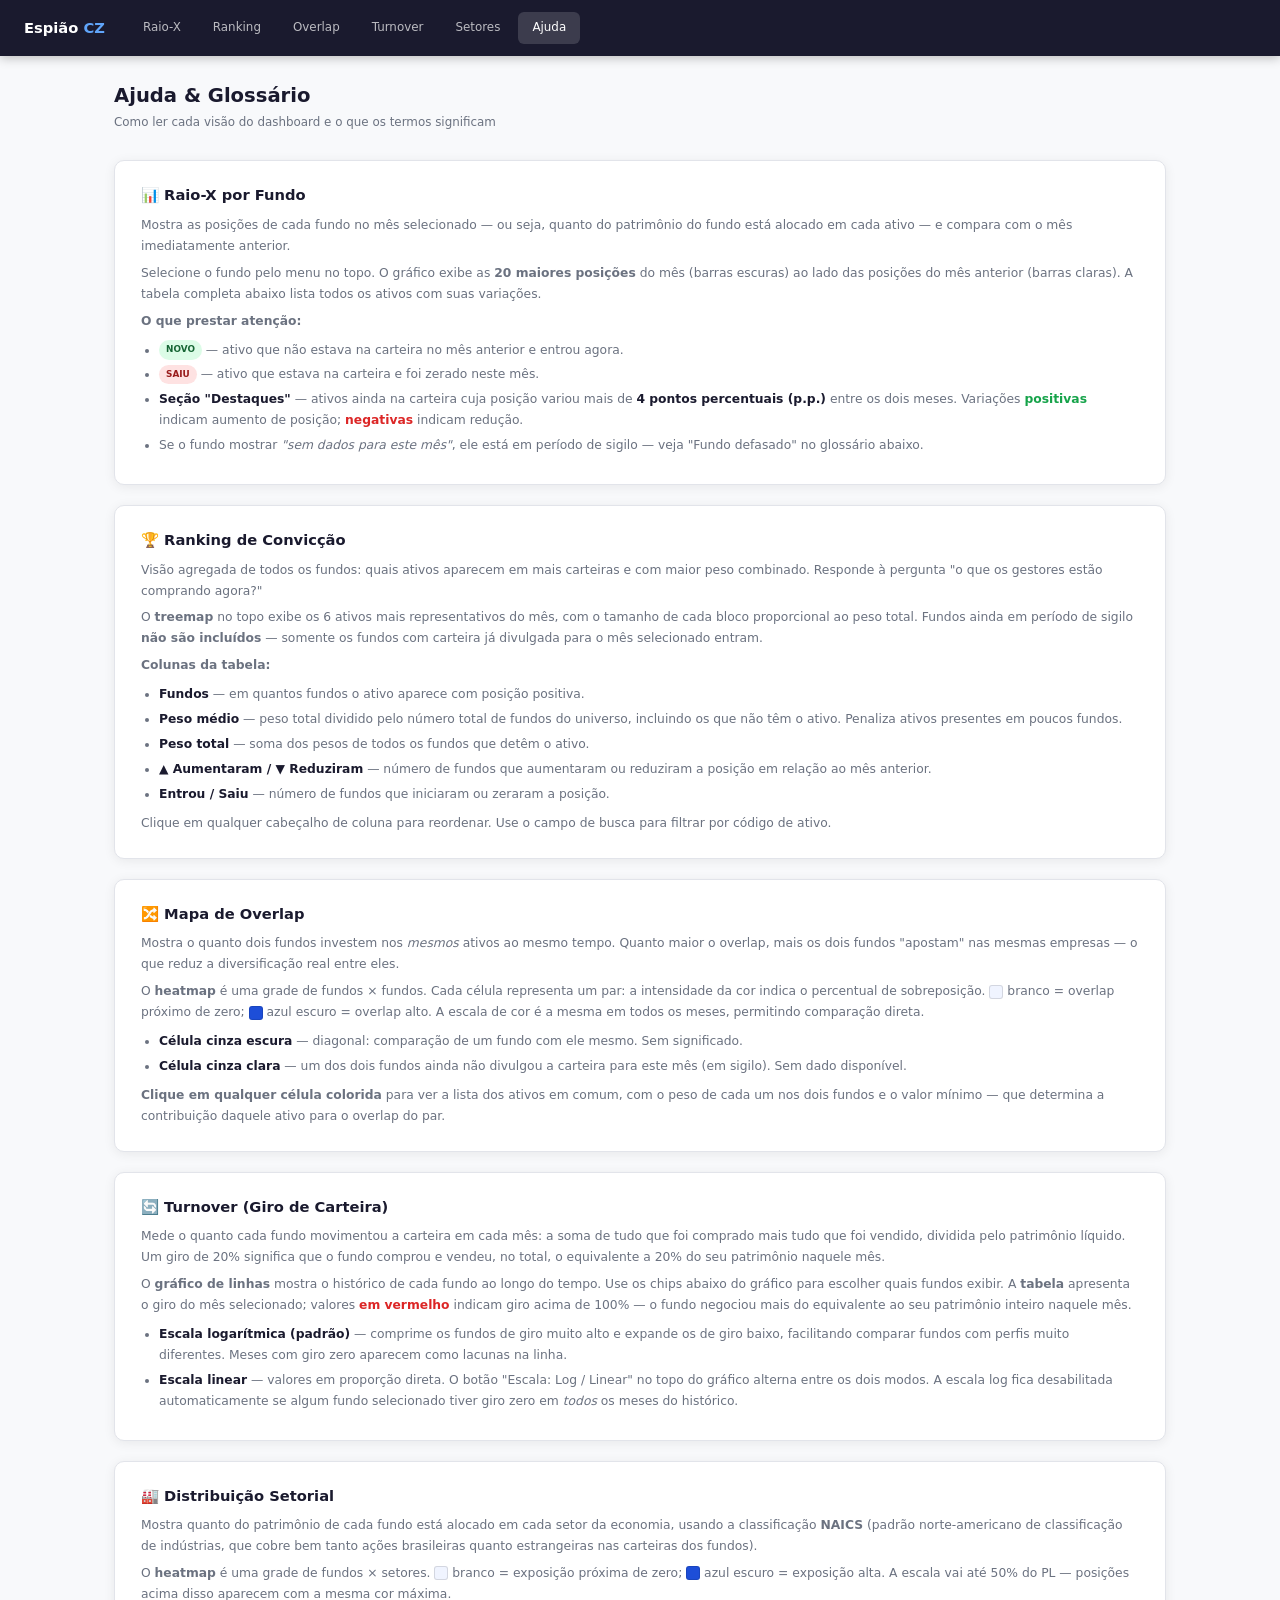
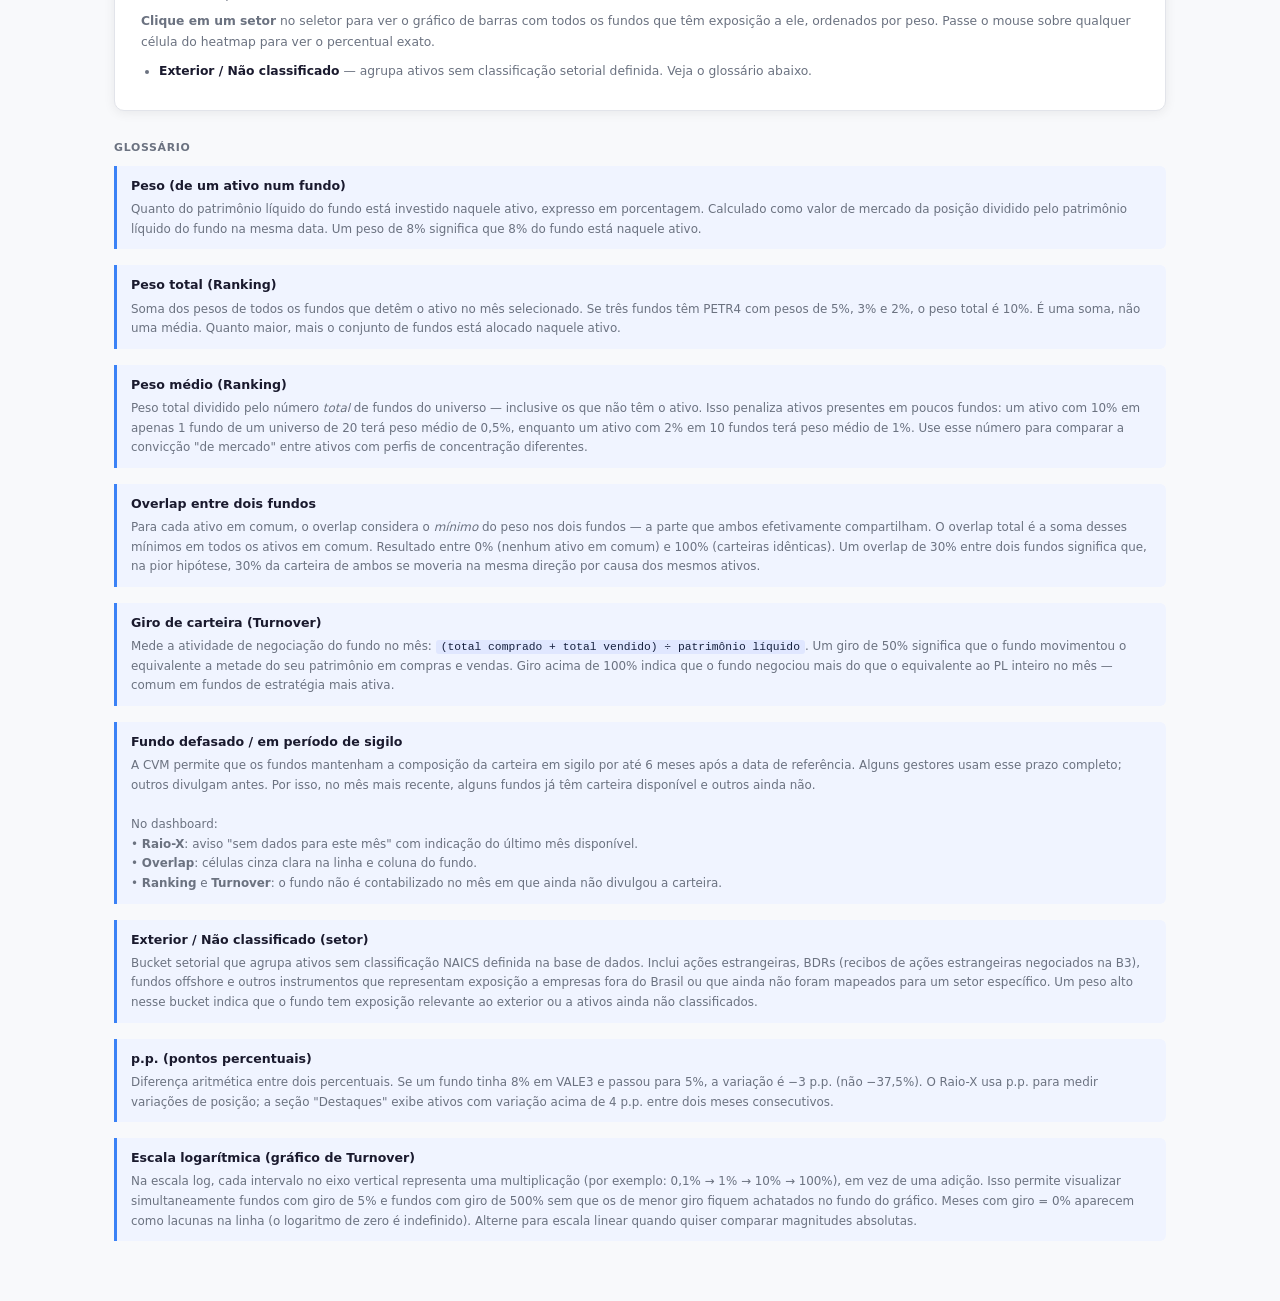
==== ajuda.html @ 7fb5c710 "Adiciona pagina de ajuda/glossario ao site" ====
<!DOCTYPE html>
<html lang="pt-BR">
<head>
  <meta charset="UTF-8">
  <meta name="viewport" content="width=device-width, initial-scale=1.0">
  <meta name="robots" content="noindex, nofollow">
  <title>Ajuda — Espião CZ</title>
  <link rel="stylesheet" href="css/main.css">
  <style>
    .ajuda-section { background:var(--bg2); border:1.5px solid var(--border); border-radius:var(--radius); padding:22px 26px 24px; margin-bottom:20px; box-shadow:var(--shadow); }
    .ajuda-section-title { font-size:1.05em; font-weight:700; color:var(--navy); margin-bottom:6px; }
    .ajuda-section p { font-size:0.88em; color:var(--text2); line-height:1.7; margin-top:8px; }
    .ajuda-section p + p { margin-top:6px; }
    .ajuda-section ul { margin-top:8px; padding-left:18px; }
    .ajuda-section li { font-size:0.88em; color:var(--text2); line-height:1.7; margin-bottom:4px; }
    .ajuda-section li strong { color:var(--navy); font-weight:600; }
    .glossario { display:flex; flex-direction:column; gap:16px; }
    .gloss-item { border-left:3px solid var(--accent); padding:10px 14px; background:#f0f4ff; border-radius:0 var(--radius-sm) var(--radius-sm) 0; }
    .gloss-term { font-weight:700; font-size:0.9em; color:var(--navy); margin-bottom:4px; }
    .gloss-def  { font-size:0.85em; color:var(--text2); line-height:1.65; }
    .gloss-def code { font-family:var(--mono); font-size:0.95em; background:#e0e7ff; padding:1px 5px; border-radius:3px; color:var(--navy2); }
    .ex-novo { display:inline-block; background:#dcfce7; color:#166534; font-size:.72em; font-weight:700; padding:2px 7px; border-radius:10px; vertical-align:middle; }
    .ex-saiu { display:inline-block; background:#fee2e2; color:#991b1b; font-size:.72em; font-weight:700; padding:2px 7px; border-radius:10px; vertical-align:middle; }
    .ex-pos { color:var(--green); font-weight:600; }
    .ex-neg { color:var(--red); font-weight:600; }
    .cor-amostra { display:inline-block; width:14px; height:14px; border-radius:3px; vertical-align:middle; border:1px solid rgba(0,0,0,.12); }
    .page-header-ajuda { margin-bottom:28px; }
    @media (max-width:640px) { .ajuda-section { padding:16px 16px 18px; } }
  </style>
</head>
<body>

<div id="nav"></div>

<div class="page-wrap">
<div class="container">

  <div class="page-header-ajuda">
    <div class="page-title">Ajuda &amp; Glossário</div>
    <div class="page-subtitle">Como ler cada visão do dashboard e o que os termos significam</div>
  </div>

  <!-- Raio-X -->
  <div class="ajuda-section">
    <div class="ajuda-section-title">📊 Raio-X por Fundo</div>
    <p>Mostra as posições de cada fundo no mês selecionado — ou seja, quanto do patrimônio do fundo está alocado em cada ativo — e compara com o mês imediatamente anterior.</p>
    <p>Selecione o fundo pelo menu no topo. O gráfico exibe as <strong>20 maiores posições</strong> do mês (barras escuras) ao lado das posições do mês anterior (barras claras). A tabela completa abaixo lista todos os ativos com suas variações.</p>
    <p><strong>O que prestar atenção:</strong></p>
    <ul>
      <li><span class="ex-novo">NOVO</span> — ativo que não estava na carteira no mês anterior e entrou agora.</li>
      <li><span class="ex-saiu">SAIU</span> — ativo que estava na carteira e foi zerado neste mês.</li>
      <li><strong>Seção "Destaques"</strong> — ativos ainda na carteira cuja posição variou mais de <strong>4 pontos percentuais (p.p.)</strong> entre os dois meses. Variações <span class="ex-pos">positivas</span> indicam aumento de posição; <span class="ex-neg">negativas</span> indicam redução.</li>
      <li>Se o fundo mostrar <em>"sem dados para este mês"</em>, ele está em período de sigilo — veja "Fundo defasado" no glossário abaixo.</li>
    </ul>
  </div>

  <!-- Ranking -->
  <div class="ajuda-section">
    <div class="ajuda-section-title">🏆 Ranking de Convicção</div>
    <p>Visão agregada de todos os fundos: quais ativos aparecem em mais carteiras e com maior peso combinado. Responde à pergunta "o que os gestores estão comprando agora?"</p>
    <p>O <strong>treemap</strong> no topo exibe os 6 ativos mais representativos do mês, com o tamanho de cada bloco proporcional ao peso total. Fundos ainda em período de sigilo <strong>não são incluídos</strong> — somente os fundos com carteira já divulgada para o mês selecionado entram.</p>
    <p><strong>Colunas da tabela:</strong></p>
    <ul>
      <li><strong>Fundos</strong> — em quantos fundos o ativo aparece com posição positiva.</li>
      <li><strong>Peso médio</strong> — peso total dividido pelo número total de fundos do universo, incluindo os que não têm o ativo. Penaliza ativos presentes em poucos fundos.</li>
      <li><strong>Peso total</strong> — soma dos pesos de todos os fundos que detêm o ativo.</li>
      <li><strong>▲ Aumentaram / ▼ Reduziram</strong> — número de fundos que aumentaram ou reduziram a posição em relação ao mês anterior.</li>
      <li><strong>Entrou / Saiu</strong> — número de fundos que iniciaram ou zeraram a posição.</li>
    </ul>
    <p>Clique em qualquer cabeçalho de coluna para reordenar. Use o campo de busca para filtrar por código de ativo.</p>
  </div>

  <!-- Overlap -->
  <div class="ajuda-section">
    <div class="ajuda-section-title">🔀 Mapa de Overlap</div>
    <p>Mostra o quanto dois fundos investem nos <em>mesmos</em> ativos ao mesmo tempo. Quanto maior o overlap, mais os dois fundos "apostam" nas mesmas empresas — o que reduz a diversificação real entre eles.</p>
    <p>O <strong>heatmap</strong> é uma grade de fundos × fundos. Cada célula representa um par: a intensidade da cor indica o percentual de sobreposição. <span class="cor-amostra" style="background:#f0f4ff;"></span> branco = overlap próximo de zero; <span class="cor-amostra" style="background:#1d4ed8;"></span> azul escuro = overlap alto. A escala de cor é a mesma em todos os meses, permitindo comparação direta.</p>
    <ul>
      <li><strong>Célula cinza escura</strong> — diagonal: comparação de um fundo com ele mesmo. Sem significado.</li>
      <li><strong>Célula cinza clara</strong> — um dos dois fundos ainda não divulgou a carteira para este mês (em sigilo). Sem dado disponível.</li>
    </ul>
    <p><strong>Clique em qualquer célula colorida</strong> para ver a lista dos ativos em comum, com o peso de cada um nos dois fundos e o valor mínimo — que determina a contribuição daquele ativo para o overlap do par.</p>
  </div>

  <!-- Turnover -->
  <div class="ajuda-section">
    <div class="ajuda-section-title">🔄 Turnover (Giro de Carteira)</div>
    <p>Mede o quanto cada fundo movimentou a carteira em cada mês: a soma de tudo que foi comprado mais tudo que foi vendido, dividida pelo patrimônio líquido. Um giro de 20% significa que o fundo comprou e vendeu, no total, o equivalente a 20% do seu patrimônio naquele mês.</p>
    <p>O <strong>gráfico de linhas</strong> mostra o histórico de cada fundo ao longo do tempo. Use os chips abaixo do gráfico para escolher quais fundos exibir. A <strong>tabela</strong> apresenta o giro do mês selecionado; valores <span class="ex-neg">em vermelho</span> indicam giro acima de 100% — o fundo negociou mais do equivalente ao seu patrimônio inteiro naquele mês.</p>
    <ul>
      <li><strong>Escala logarítmica (padrão)</strong> — comprime os fundos de giro muito alto e expande os de giro baixo, facilitando comparar fundos com perfis muito diferentes. Meses com giro zero aparecem como lacunas na linha.</li>
      <li><strong>Escala linear</strong> — valores em proporção direta. O botão "Escala: Log / Linear" no topo do gráfico alterna entre os dois modos. A escala log fica desabilitada automaticamente se algum fundo selecionado tiver giro zero em <em>todos</em> os meses do histórico.</li>
    </ul>
  </div>

  <!-- Setores -->
  <div class="ajuda-section">
    <div class="ajuda-section-title">🏭 Distribuição Setorial</div>
    <p>Mostra quanto do patrimônio de cada fundo está alocado em cada setor da economia, usando a classificação <strong>NAICS</strong> (padrão norte-americano de classificação de indústrias, que cobre bem tanto ações brasileiras quanto estrangeiras nas carteiras dos fundos).</p>
    <p>O <strong>heatmap</strong> é uma grade de fundos × setores. <span class="cor-amostra" style="background:#f0f4ff;"></span> branco = exposição próxima de zero; <span class="cor-amostra" style="background:#1d4ed8;"></span> azul escuro = exposição alta. A escala vai até 50% do PL — posições acima disso aparecem com a mesma cor máxima.</p>
    <p><strong>Clique em um setor</strong> no seletor para ver o gráfico de barras com todos os fundos que têm exposição a ele, ordenados por peso. Passe o mouse sobre qualquer célula do heatmap para ver o percentual exato.</p>
    <ul>
      <li><strong>Exterior / Não classificado</strong> — agrupa ativos sem classificação setorial definida. Veja o glossário abaixo.</li>
    </ul>
  </div>

  <div class="section-title">Glossário</div>

  <div class="glossario">

    <div class="gloss-item">
      <div class="gloss-term">Peso (de um ativo num fundo)</div>
      <div class="gloss-def">Quanto do patrimônio líquido do fundo está investido naquele ativo, expresso em porcentagem. Calculado como valor de mercado da posição dividido pelo patrimônio líquido do fundo na mesma data. Um peso de 8% significa que 8% do fundo está naquele ativo.</div>
    </div>

    <div class="gloss-item">
      <div class="gloss-term">Peso total (Ranking)</div>
      <div class="gloss-def">Soma dos pesos de todos os fundos que detêm o ativo no mês selecionado. Se três fundos têm PETR4 com pesos de 5%, 3% e 2%, o peso total é 10%. É uma soma, não uma média. Quanto maior, mais o conjunto de fundos está alocado naquele ativo.</div>
    </div>

    <div class="gloss-item">
      <div class="gloss-term">Peso médio (Ranking)</div>
      <div class="gloss-def">Peso total dividido pelo número <em>total</em> de fundos do universo — inclusive os que não têm o ativo. Isso penaliza ativos presentes em poucos fundos: um ativo com 10% em apenas 1 fundo de um universo de 20 terá peso médio de 0,5%, enquanto um ativo com 2% em 10 fundos terá peso médio de 1%. Use esse número para comparar a convicção "de mercado" entre ativos com perfis de concentração diferentes.</div>
    </div>

    <div class="gloss-item">
      <div class="gloss-term">Overlap entre dois fundos</div>
      <div class="gloss-def">Para cada ativo em comum, o overlap considera o <em>mínimo</em> do peso nos dois fundos — a parte que ambos efetivamente compartilham. O overlap total é a soma desses mínimos em todos os ativos em comum. Resultado entre 0% (nenhum ativo em comum) e 100% (carteiras idênticas). Um overlap de 30% entre dois fundos significa que, na pior hipótese, 30% da carteira de ambos se moveria na mesma direção por causa dos mesmos ativos.</div>
    </div>

    <div class="gloss-item">
      <div class="gloss-term">Giro de carteira (Turnover)</div>
      <div class="gloss-def">Mede a atividade de negociação do fundo no mês: <code>(total comprado + total vendido) ÷ patrimônio líquido</code>. Um giro de 50% significa que o fundo movimentou o equivalente a metade do seu patrimônio em compras e vendas. Giro acima de 100% indica que o fundo negociou mais do que o equivalente ao PL inteiro no mês — comum em fundos de estratégia mais ativa.</div>
    </div>

    <div class="gloss-item">
      <div class="gloss-term">Fundo defasado / em período de sigilo</div>
      <div class="gloss-def">A CVM permite que os fundos mantenham a composição da carteira em sigilo por até 6 meses após a data de referência. Alguns gestores usam esse prazo completo; outros divulgam antes. Por isso, no mês mais recente, alguns fundos já têm carteira disponível e outros ainda não.<br><br>No dashboard:<br>• <strong>Raio-X</strong>: aviso "sem dados para este mês" com indicação do último mês disponível.<br>• <strong>Overlap</strong>: células cinza clara na linha e coluna do fundo.<br>• <strong>Ranking</strong> e <strong>Turnover</strong>: o fundo não é contabilizado no mês em que ainda não divulgou a carteira.</div>
    </div>

    <div class="gloss-item">
      <div class="gloss-term">Exterior / Não classificado (setor)</div>
      <div class="gloss-def">Bucket setorial que agrupa ativos sem classificação NAICS definida na base de dados. Inclui ações estrangeiras, BDRs (recibos de ações estrangeiras negociados na B3), fundos offshore e outros instrumentos que representam exposição a empresas fora do Brasil ou que ainda não foram mapeados para um setor específico. Um peso alto nesse bucket indica que o fundo tem exposição relevante ao exterior ou a ativos ainda não classificados.</div>
    </div>

    <div class="gloss-item">
      <div class="gloss-term">p.p. (pontos percentuais)</div>
      <div class="gloss-def">Diferença aritmética entre dois percentuais. Se um fundo tinha 8% em VALE3 e passou para 5%, a variação é −3 p.p. (não −37,5%). O Raio-X usa p.p. para medir variações de posição; a seção "Destaques" exibe ativos com variação acima de 4 p.p. entre dois meses consecutivos.</div>
    </div>

    <div class="gloss-item">
      <div class="gloss-term">Escala logarítmica (gráfico de Turnover)</div>
      <div class="gloss-def">Na escala log, cada intervalo no eixo vertical representa uma multiplicação (por exemplo: 0,1% → 1% → 10% → 100%), em vez de uma adição. Isso permite visualizar simultaneamente fundos com giro de 5% e fundos com giro de 500% sem que os de menor giro fiquem achatados no fundo do gráfico. Meses com giro = 0% aparecem como lacunas na linha (o logaritmo de zero é indefinido). Alterne para escala linear quando quiser comparar magnitudes absolutas.</div>
    </div>

  </div>

</div>
</div>

<script src="js/util.js"></script>
<script>
"use strict";
document.getElementById("nav").innerHTML = czRenderNav("ajuda");
</script>
</body>
</html>
---- css/main.css ----
/* main.css — estilos compartilhados entre todas as páginas do Espião CZ */

/* ── Variáveis ────────────────────────────────────────────────────────────── */

:root {
  --navy:    #1a1a2e;
  --navy2:   #16213e;
  --blue:    #0f3460;
  --accent:  #3b82f6;
  --accent2: #1d4ed8;
  --green:   #16a34a;
  --red:     #dc2626;
  --bg:      #f8f9fb;
  --bg2:     #ffffff;
  --text:    #1a1a2e;
  --text2:   #6b7280;
  --border:  #e2e4ea;
  --radius:  10px;
  --radius-sm: 6px;
  --shadow:  0 2px 12px rgba(0, 0, 0, .07);
  --shadow-md: 0 4px 20px rgba(0, 0, 0, .10);
  --nav-h:   56px;
  --font: 'Segoe UI', system-ui, -apple-system, sans-serif;
  --mono: 'Cascadia Code', 'Fira Code', Consolas, monospace;
}

/* ── Reset ────────────────────────────────────────────────────────────────── */

*, *::before, *::after { box-sizing: border-box; margin: 0; padding: 0; }
body {
  font-family: var(--font);
  font-size: 14px;
  line-height: 1.6;
  color: var(--text);
  background: var(--bg);
  min-height: 100vh;
}
a { color: var(--accent); text-decoration: none; }
a:hover { text-decoration: underline; }
button { cursor: pointer; font-family: inherit; }

/* ── Navegação ────────────────────────────────────────────────────────────── */

.topnav {
  position: fixed;
  top: 0; left: 0; right: 0;
  height: var(--nav-h);
  background: var(--navy);
  display: flex;
  align-items: center;
  padding: 0 24px;
  gap: 8px;
  z-index: 200;
  box-shadow: 0 2px 10px rgba(0,0,0,.25);
}

.topnav-brand {
  font-size: 1.05em;
  font-weight: 700;
  color: #fff;
  text-decoration: none;
  margin-right: 16px;
  flex-shrink: 0;
}
.topnav-brand span { color: #60a5fa; }
.topnav-brand:hover { text-decoration: none; }

.topnav-links {
  display: flex;
  gap: 4px;
  flex: 1;
}

.topnav-link {
  font-size: 0.85em;
  font-weight: 500;
  color: rgba(255,255,255,.7);
  padding: 6px 14px;
  border-radius: 6px;
  text-decoration: none;
  transition: background .15s, color .15s;
}
.topnav-link:hover {
  background: rgba(255,255,255,.1);
  color: #fff;
  text-decoration: none;
}
.topnav-link.active {
  background: rgba(255,255,255,.15);
  color: #fff;
}

/* ── Layout principal ─────────────────────────────────────────────────────── */

.page-wrap {
  padding-top: calc(var(--nav-h) + 24px);
  padding-bottom: 60px;
  min-height: 100vh;
}

.container {
  max-width: 1100px;
  margin: 0 auto;
  padding: 0 24px;
}

/* ── Cabeçalho de página ──────────────────────────────────────────────────── */

.page-header {
  display: flex;
  align-items: center;
  gap: 16px;
  margin-bottom: 24px;
  flex-wrap: wrap;
}

.page-title {
  font-size: 1.4em;
  font-weight: 700;
  color: var(--navy);
  flex: 1;
  min-width: 160px;
}

.page-subtitle {
  font-size: 0.85em;
  color: var(--text2);
  margin-top: 2px;
  font-weight: 400;
}

/* ── Seletor de mês ───────────────────────────────────────────────────────── */

.mes-select {
  font-family: var(--font);
  font-size: 0.9em;
  font-weight: 600;
  color: var(--navy);
  background: var(--bg2);
  border: 1.5px solid var(--border);
  border-radius: var(--radius-sm);
  padding: 7px 12px;
  cursor: pointer;
  outline: none;
  appearance: none;
  background-image: url("data:image/svg+xml,%3Csvg xmlns='http://www.w3.org/2000/svg' width='12' height='12' viewBox='0 0 12 12'%3E%3Cpath fill='%236b7280' d='M6 8L1 3h10z'/%3E%3C/svg%3E");
  background-repeat: no-repeat;
  background-position: right 10px center;
  padding-right: 30px;
  transition: border-color .15s;
}
.mes-select:hover { border-color: var(--accent); }
.mes-select:focus { border-color: var(--accent); box-shadow: 0 0 0 3px rgba(59,130,246,.15); }

/* ── Cards (index.html) ───────────────────────────────────────────────────── */

.card-grid {
  display: grid;
  grid-template-columns: repeat(auto-fill, minmax(240px, 1fr));
  gap: 16px;
  margin-top: 8px;
}

.card {
  background: var(--bg2);
  border: 1.5px solid var(--border);
  border-radius: var(--radius);
  padding: 20px 22px 22px;
  text-decoration: none;
  color: var(--text);
  display: flex;
  flex-direction: column;
  gap: 10px;
  transition: box-shadow .18s, border-color .18s, transform .12s;
  box-shadow: var(--shadow);
}
.card:hover {
  box-shadow: var(--shadow-md);
  border-color: var(--accent);
  transform: translateY(-2px);
  text-decoration: none;
  color: var(--text);
}

.card-icon {
  font-size: 1.8em;
  line-height: 1;
}

.card-title {
  font-size: 1.0em;
  font-weight: 700;
  color: var(--navy);
}

.card-desc {
  font-size: 0.83em;
  color: var(--text2);
  line-height: 1.5;
  flex: 1;
}

.card-link {
  font-size: 0.8em;
  font-weight: 600;
  color: var(--accent);
  display: flex;
  align-items: center;
  gap: 4px;
}

/* ── Stats pills ──────────────────────────────────────────────────────────── */

.stat-row {
  display: flex;
  gap: 10px;
  flex-wrap: wrap;
  margin-bottom: 24px;
}

.stat-pill {
  background: var(--bg2);
  border: 1.5px solid var(--border);
  border-radius: 20px;
  padding: 5px 14px;
  font-size: 0.82em;
  color: var(--text2);
  display: flex;
  align-items: center;
  gap: 6px;
}

.stat-pill strong {
  color: var(--navy);
  font-weight: 700;
}

/* ── Hero banner (index.html) ─────────────────────────────────────────────── */

.hero {
  background: linear-gradient(135deg, var(--navy) 0%, var(--navy2) 55%, var(--blue) 100%);
  color: #fff;
  border-radius: var(--radius);
  padding: 32px 36px;
  margin-bottom: 24px;
  display: flex;
  align-items: center;
  justify-content: space-between;
  flex-wrap: wrap;
  gap: 20px;
  box-shadow: var(--shadow-md);
}

.hero-text h1 {
  font-size: 1.5em;
  font-weight: 700;
  letter-spacing: -.3px;
}

.hero-text p {
  font-size: 0.88em;
  opacity: .75;
  margin-top: 4px;
}

.hero-controls {
  display: flex;
  flex-direction: column;
  align-items: flex-end;
  gap: 10px;
}

.hero-controls label {
  font-size: 0.78em;
  opacity: .7;
  text-transform: uppercase;
  letter-spacing: .5px;
}

.hero-controls .mes-select {
  font-size: 1.0em;
  padding: 8px 32px 8px 14px;
  border-color: rgba(255,255,255,.3);
  background-color: rgba(255,255,255,.12);
  color: #fff;
  background-image: url("data:image/svg+xml,%3Csvg xmlns='http://www.w3.org/2000/svg' width='12' height='12' viewBox='0 0 12 12'%3E%3Cpath fill='%23ffffff' d='M6 8L1 3h10z'/%3E%3C/svg%3E");
}
.hero-controls .mes-select option { color: var(--navy); background: #fff; }
.hero-controls .mes-select:hover { border-color: rgba(255,255,255,.6); }
.hero-controls .mes-select:focus { border-color: rgba(255,255,255,.8); box-shadow: 0 0 0 3px rgba(255,255,255,.15); }

/* ── Tabelas ──────────────────────────────────────────────────────────────── */

.cz-table-wrap {
  background: var(--bg2);
  border: 1.5px solid var(--border);
  border-radius: var(--radius);
  overflow: hidden;
  box-shadow: var(--shadow);
}

.cz-table {
  width: 100%;
  border-collapse: collapse;
  font-size: 0.86em;
}

.cz-table thead th {
  background: var(--navy);
  color: #fff;
  font-size: 0.78em;
  font-weight: 600;
  text-align: left;
  padding: 10px 14px;
  letter-spacing: .3px;
  white-space: nowrap;
  cursor: pointer;
  user-select: none;
}
.cz-table thead th:hover { background: var(--navy2); }
.cz-table thead th.sorted-asc::after  { content: ' ▲'; font-size: .7em; }
.cz-table thead th.sorted-desc::after { content: ' ▼'; font-size: .7em; }

.cz-table tbody tr { border-bottom: 1px solid var(--border); }
.cz-table tbody tr:last-child { border-bottom: none; }
.cz-table tbody tr:hover { background: #f0f4ff; }
.cz-table td { padding: 9px 14px; vertical-align: middle; }

.cz-table .num { text-align: right; font-variant-numeric: tabular-nums; }
.cz-table .mono { font-family: var(--mono); font-size: 0.9em; }

/* ── Variação colorida ────────────────────────────────────────────────────── */

.pos { color: var(--green); font-weight: 600; }
.neg { color: var(--red);   font-weight: 600; }
.neu { color: var(--text2); }

/* ── Badge de entrada/saída ───────────────────────────────────────────────── */

.badge-novo { background: #dcfce7; color: #166534; font-size: .72em; font-weight: 700; padding: 2px 7px; border-radius: 10px; white-space: nowrap; }
.badge-saiu { background: #fee2e2; color: #991b1b; font-size: .72em; font-weight: 700; padding: 2px 7px; border-radius: 10px; white-space: nowrap; }

/* ── Filtro / controles de página ─────────────────────────────────────────── */

.controls-row {
  display: flex;
  gap: 10px;
  align-items: center;
  flex-wrap: wrap;
  margin-bottom: 14px;
}

.cz-select {
  font-family: var(--font);
  font-size: 0.86em;
  color: var(--navy);
  background: var(--bg2);
  border: 1.5px solid var(--border);
  border-radius: var(--radius-sm);
  padding: 6px 30px 6px 10px;
  appearance: none;
  background-image: url("data:image/svg+xml,%3Csvg xmlns='http://www.w3.org/2000/svg' width='12' height='12' viewBox='0 0 12 12'%3E%3Cpath fill='%236b7280' d='M6 8L1 3h10z'/%3E%3C/svg%3E");
  background-repeat: no-repeat;
  background-position: right 8px center;
  cursor: pointer;
  outline: none;
}
.cz-select:focus { border-color: var(--accent); }

.cz-input {
  font-family: var(--font);
  font-size: 0.86em;
  color: var(--navy);
  background: var(--bg2);
  border: 1.5px solid var(--border);
  border-radius: var(--radius-sm);
  padding: 6px 10px;
  outline: none;
  min-width: 180px;
}
.cz-input:focus { border-color: var(--accent); }
.cz-input::placeholder { color: var(--text2); }

.controls-label {
  font-size: 0.8em;
  color: var(--text2);
  font-weight: 500;
}

/* ── Seção com título ─────────────────────────────────────────────────────── */

.section-title {
  font-size: 0.78em;
  font-weight: 700;
  text-transform: uppercase;
  letter-spacing: .7px;
  color: var(--text2);
  margin-bottom: 10px;
  margin-top: 28px;
}
.section-title:first-child { margin-top: 0; }

/* ── Estados de loading e erro ────────────────────────────────────────────── */

.ui-loading {
  text-align: center;
  padding: 48px 24px;
  color: var(--text2);
  font-size: 0.9em;
}
.ui-loading::before { content: '⏳ '; }

.ui-error {
  text-align: center;
  padding: 48px 24px;
  color: var(--red);
  font-size: 0.9em;
  background: #fef2f2;
  border: 1.5px solid #fecaca;
  border-radius: var(--radius);
}

.ui-empty {
  text-align: center;
  padding: 48px 24px;
  color: var(--text2);
  font-size: 0.9em;
}

/* ── Barra de progresso / overlap bar ────────────────────────────────────── */

.bar-wrap {
  background: var(--border);
  border-radius: 4px;
  height: 8px;
  min-width: 60px;
  overflow: hidden;
}
.bar-fill {
  height: 100%;
  border-radius: 4px;
  background: var(--accent);
  transition: width .3s;
}
.bar-fill.bar-high { background: var(--red); }

/* ── Responsividade ───────────────────────────────────────────────────────── */

@media (max-width: 640px) {
  .container { padding: 0 14px; }
  .topnav { padding: 0 14px; }
  .topnav-link { padding: 6px 10px; font-size: 0.8em; }
  .hero { padding: 22px 20px; }
  .hero-controls { align-items: flex-start; }
  .card-grid { grid-template-columns: 1fr; }
  .page-header { flex-direction: column; align-items: flex-start; gap: 10px; }
}
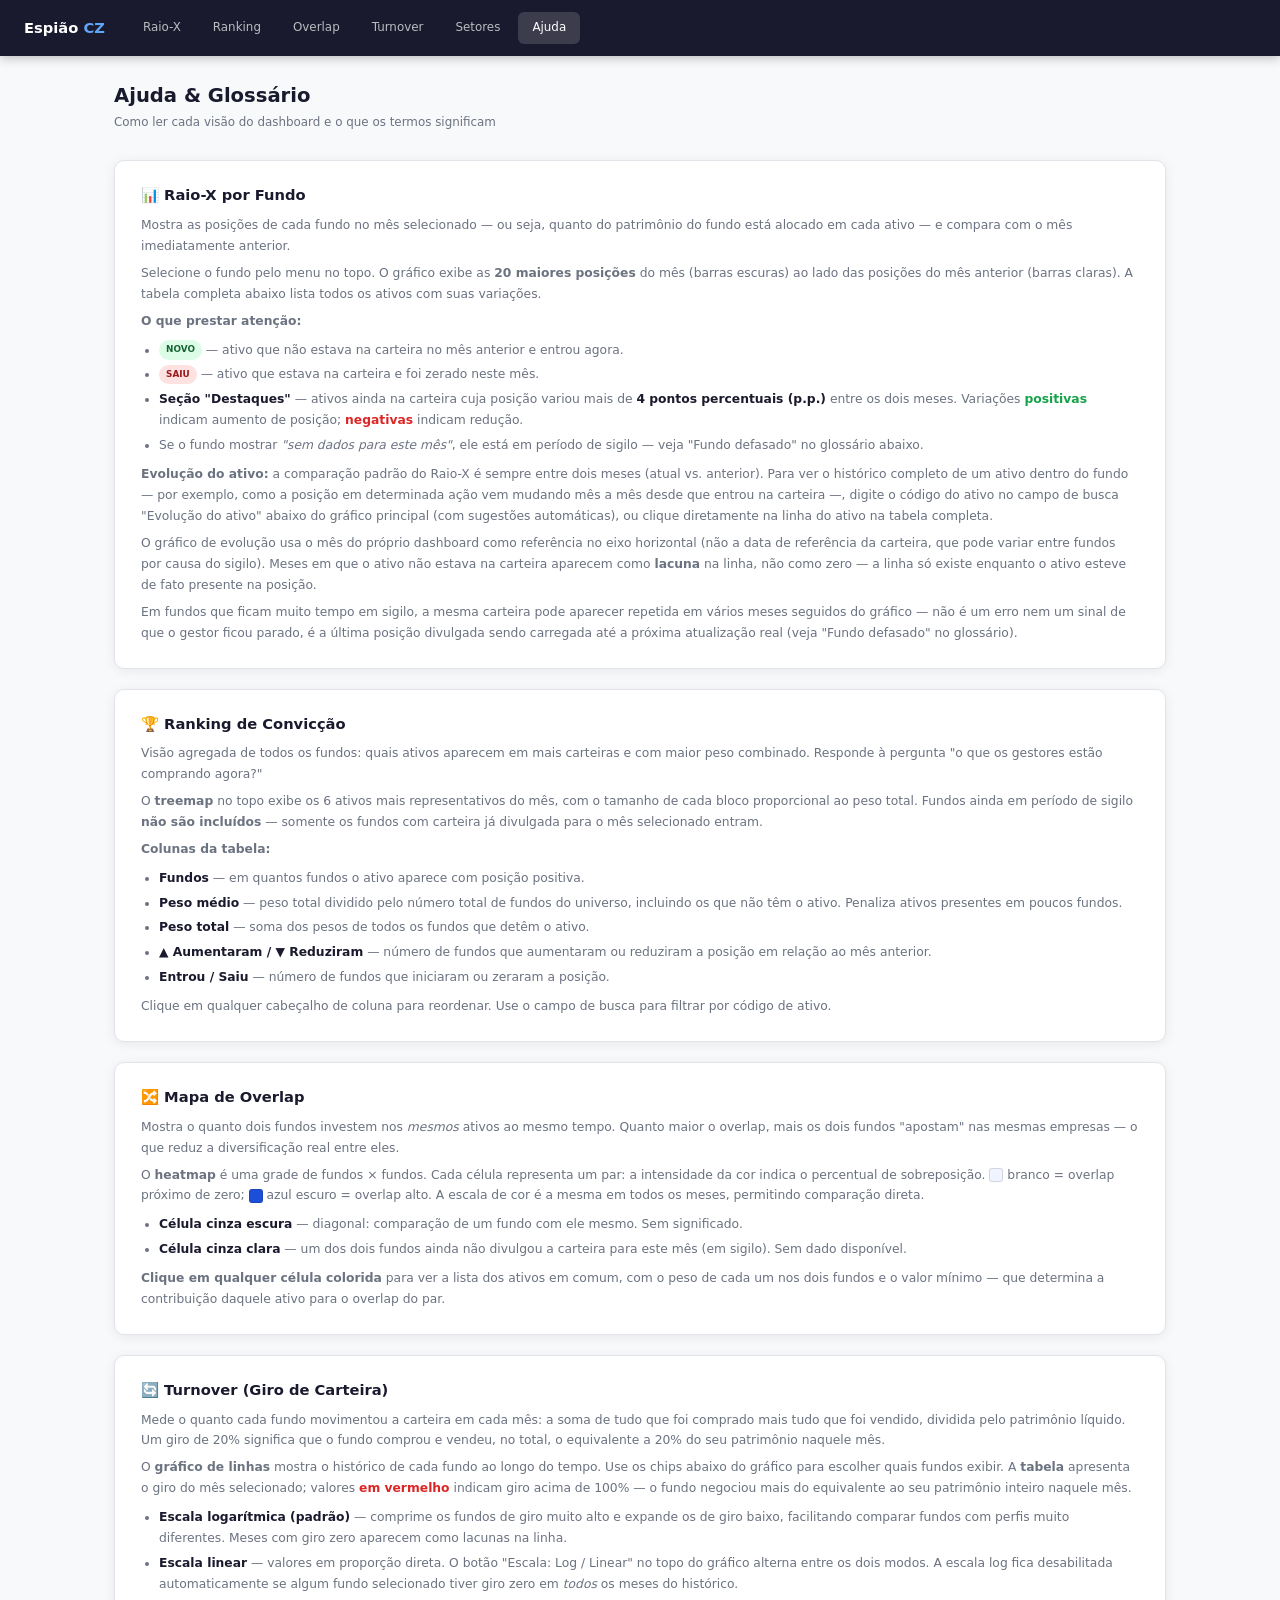
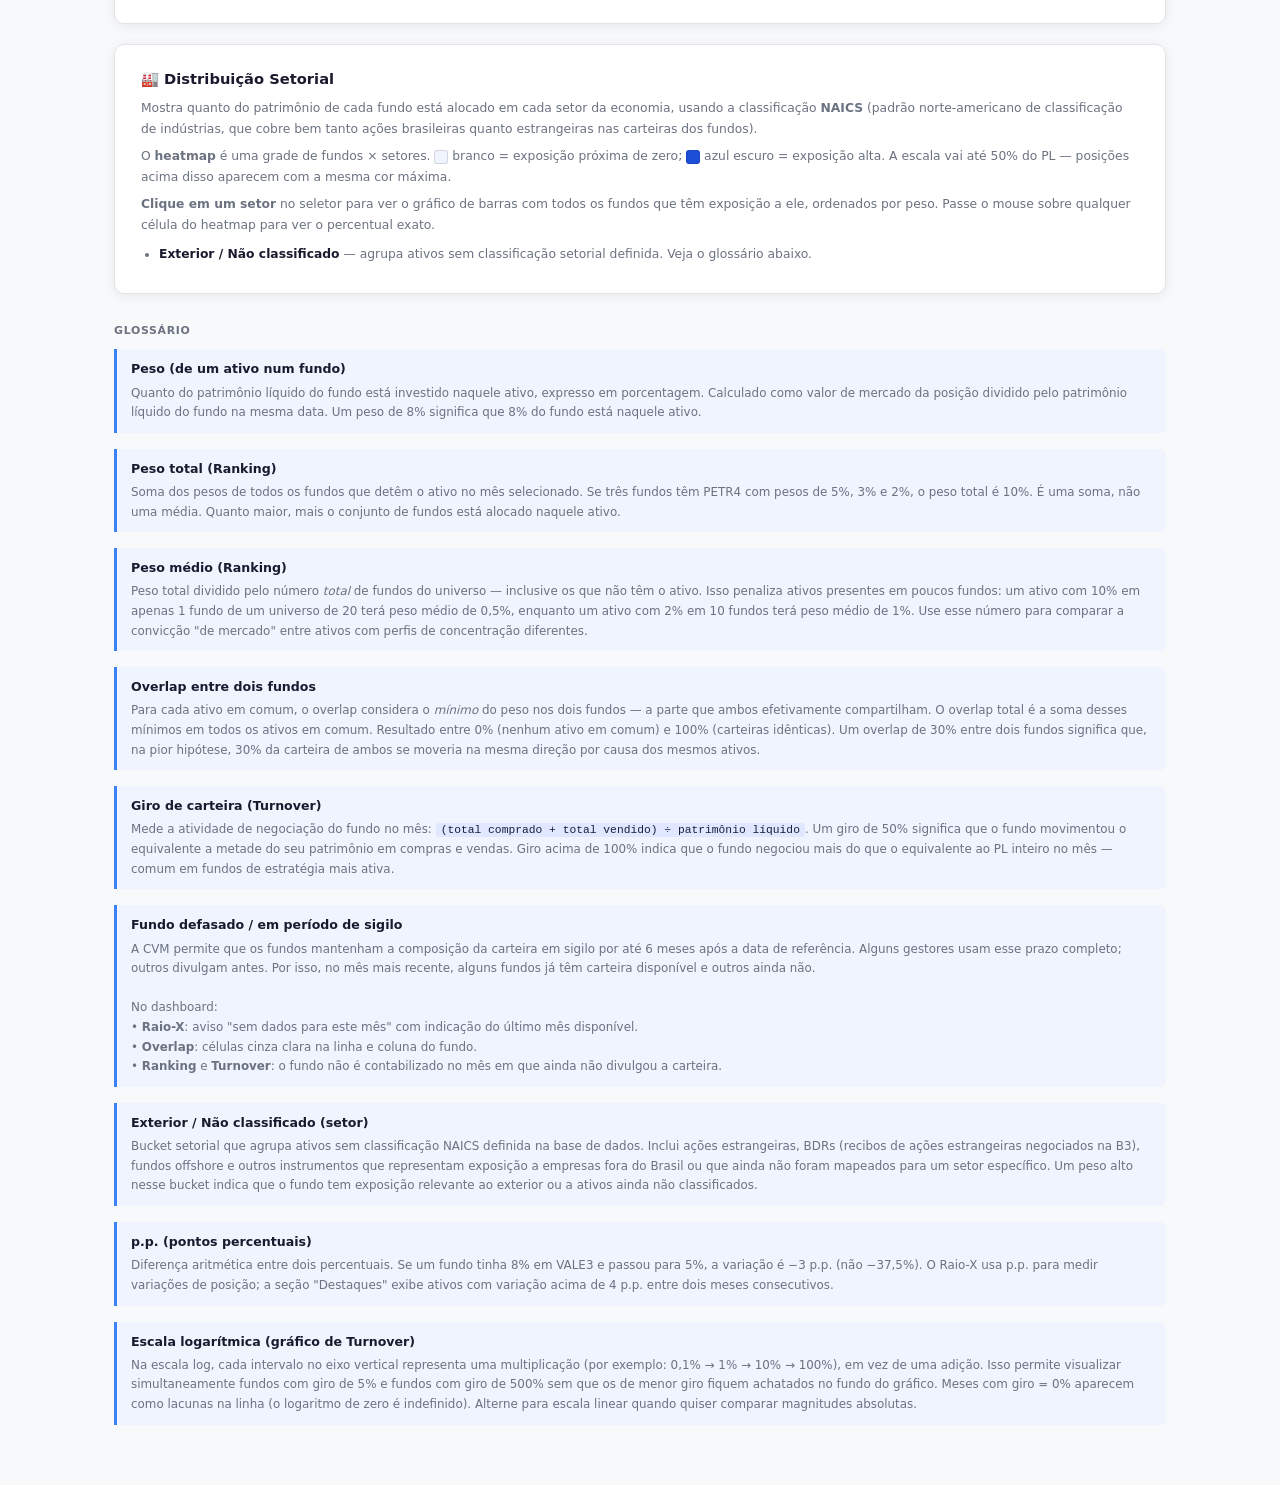
==== commit 587e00ce: "ajuda.html atualizado" ====
--- a/ajuda.html
+++ b/ajuda.html
@@ -52,6 +52,9 @@
       <li><strong>Seção "Destaques"</strong> — ativos ainda na carteira cuja posição variou mais de <strong>4 pontos percentuais (p.p.)</strong> entre os dois meses. Variações <span class="ex-pos">positivas</span> indicam aumento de posição; <span class="ex-neg">negativas</span> indicam redução.</li>
       <li>Se o fundo mostrar <em>"sem dados para este mês"</em>, ele está em período de sigilo — veja "Fundo defasado" no glossário abaixo.</li>
     </ul>
+    <p><strong>Evolução do ativo:</strong> a comparação padrão do Raio-X é sempre entre dois meses (atual vs. anterior). Para ver o histórico completo de um ativo dentro do fundo — por exemplo, como a posição em determinada ação vem mudando mês a mês desde que entrou na carteira —, digite o código do ativo no campo de busca "Evolução do ativo" abaixo do gráfico principal (com sugestões automáticas), ou clique diretamente na linha do ativo na tabela completa.</p>
+    <p>O gráfico de evolução usa o mês do próprio dashboard como referência no eixo horizontal (não a data de referência da carteira, que pode variar entre fundos por causa do sigilo). Meses em que o ativo não estava na carteira aparecem como <strong>lacuna</strong> na linha, não como zero — a linha só existe enquanto o ativo esteve de fato presente na posição.</p>
+    <p>Em fundos que ficam muito tempo em sigilo, a mesma carteira pode aparecer repetida em vários meses seguidos do gráfico — não é um erro nem um sinal de que o gestor ficou parado, é a última posição divulgada sendo carregada até a próxima atualização real (veja "Fundo defasado" no glossário).</p>
   </div>
 
   <!-- Ranking -->
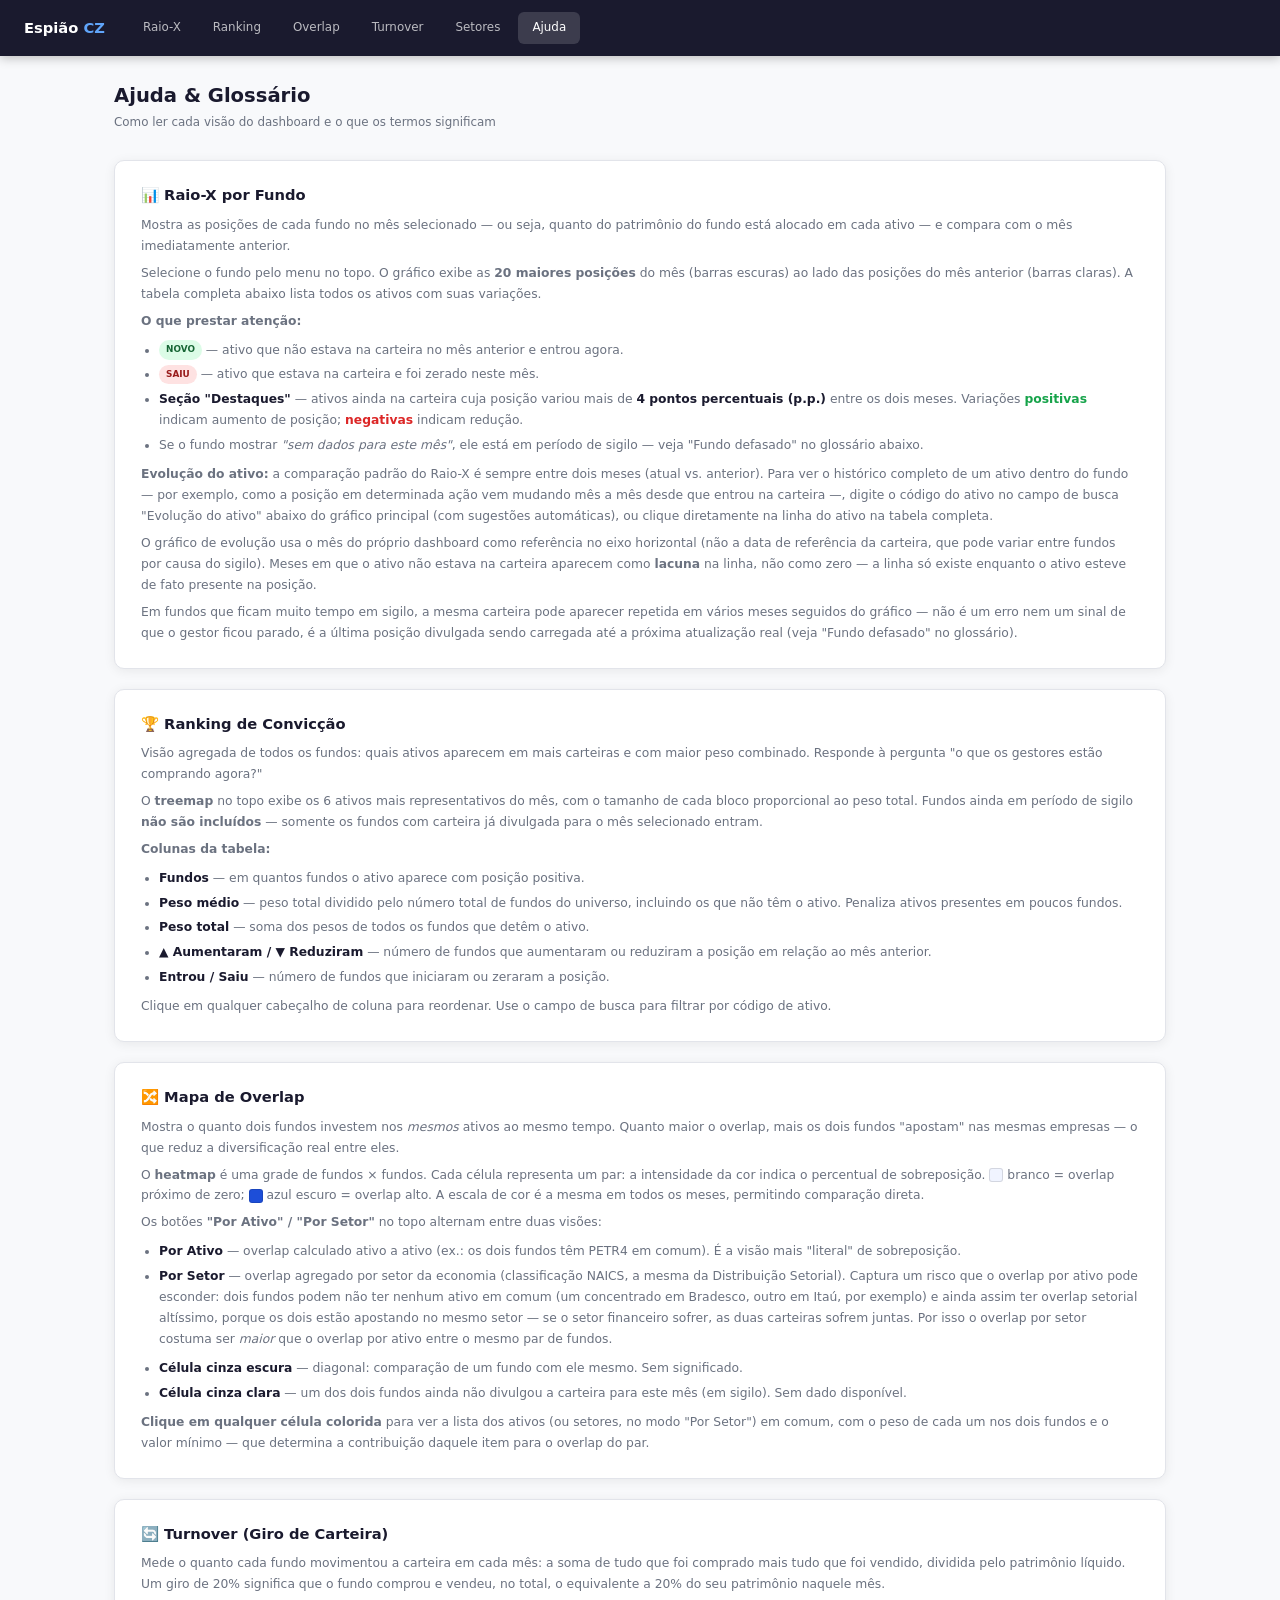
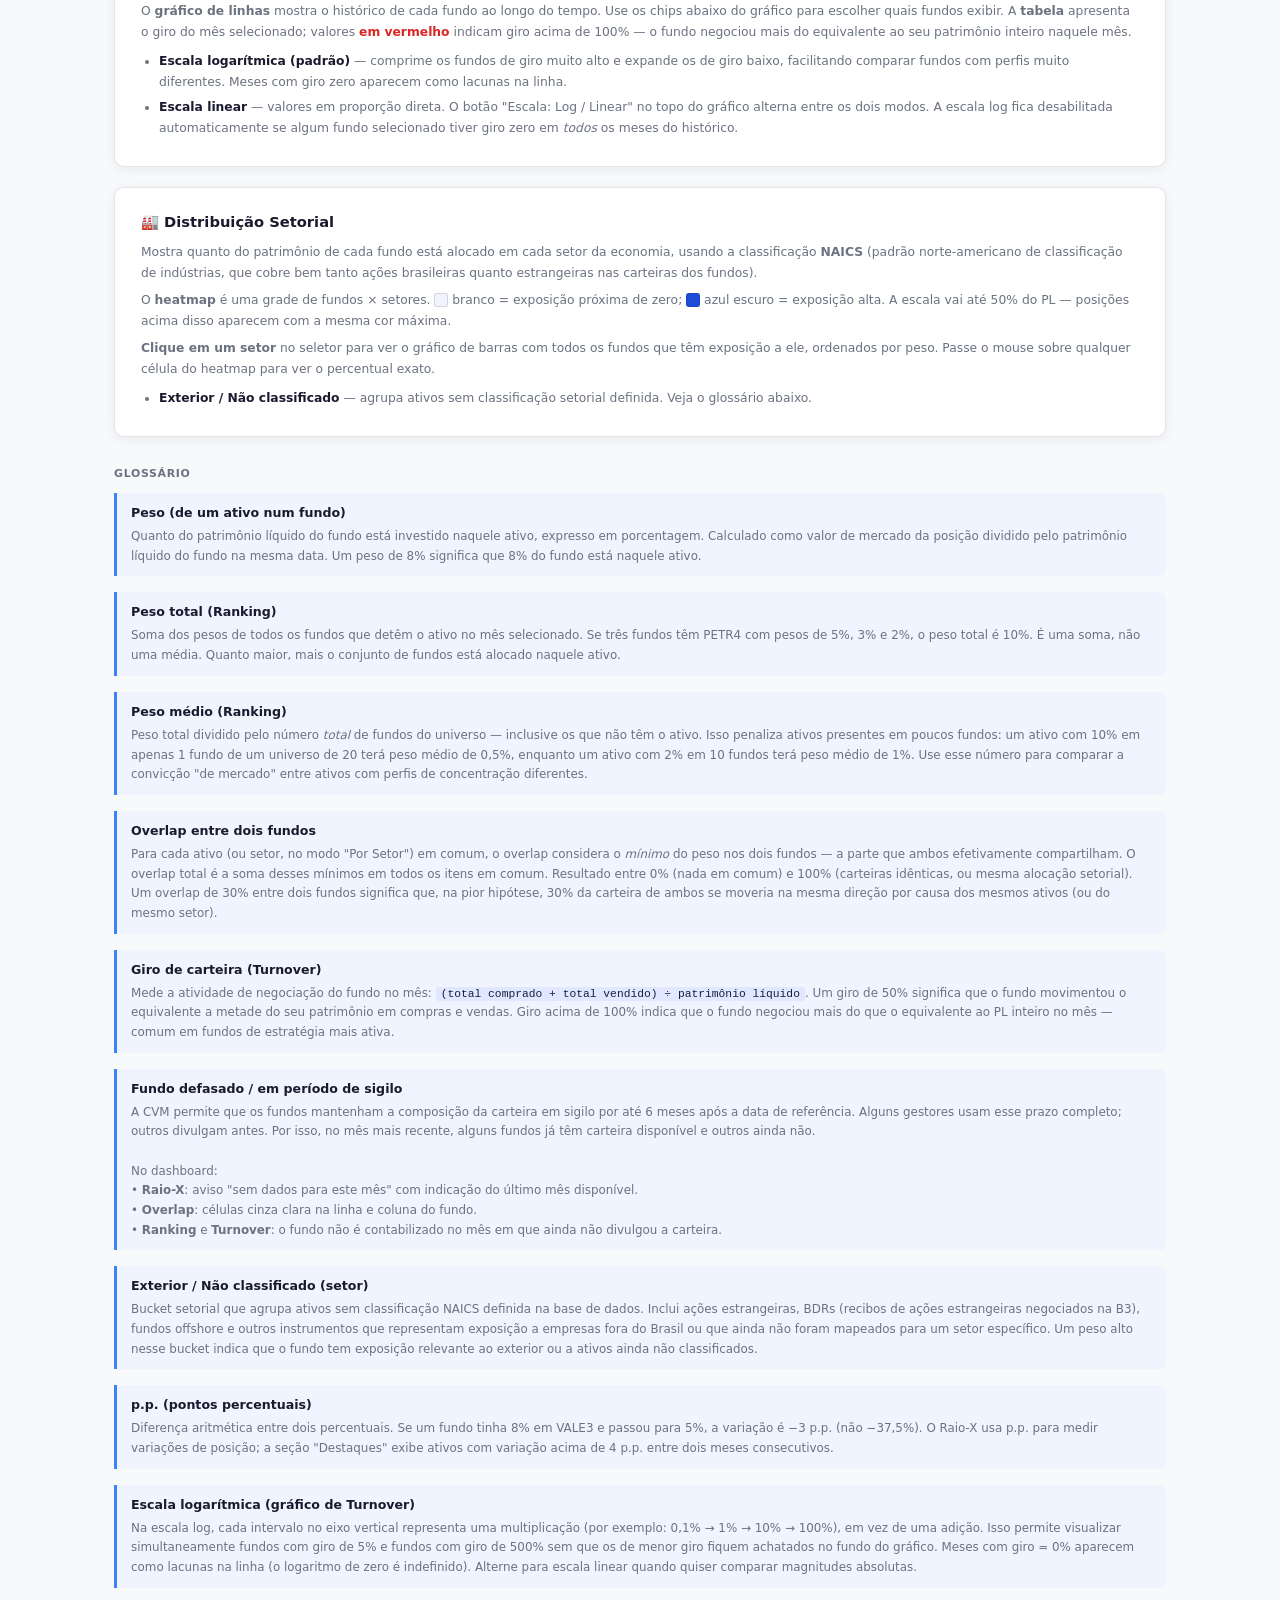
==== commit e44feeef: "Adiciona overlap setorial (Por Ativo / Por Setor) ao Mapa de Overlap" ====
--- a/ajuda.html
+++ b/ajuda.html
@@ -78,11 +78,16 @@
     <div class="ajuda-section-title">🔀 Mapa de Overlap</div>
     <p>Mostra o quanto dois fundos investem nos <em>mesmos</em> ativos ao mesmo tempo. Quanto maior o overlap, mais os dois fundos "apostam" nas mesmas empresas — o que reduz a diversificação real entre eles.</p>
     <p>O <strong>heatmap</strong> é uma grade de fundos × fundos. Cada célula representa um par: a intensidade da cor indica o percentual de sobreposição. <span class="cor-amostra" style="background:#f0f4ff;"></span> branco = overlap próximo de zero; <span class="cor-amostra" style="background:#1d4ed8;"></span> azul escuro = overlap alto. A escala de cor é a mesma em todos os meses, permitindo comparação direta.</p>
+    <p>Os botões <strong>"Por Ativo" / "Por Setor"</strong> no topo alternam entre duas visões:</p>
+    <ul>
+      <li><strong>Por Ativo</strong> — overlap calculado ativo a ativo (ex.: os dois fundos têm PETR4 em comum). É a visão mais "literal" de sobreposição.</li>
+      <li><strong>Por Setor</strong> — overlap agregado por setor da economia (classificação NAICS, a mesma da Distribuição Setorial). Captura um risco que o overlap por ativo pode esconder: dois fundos podem não ter nenhum ativo em comum (um concentrado em Bradesco, outro em Itaú, por exemplo) e ainda assim ter overlap setorial altíssimo, porque os dois estão apostando no mesmo setor — se o setor financeiro sofrer, as duas carteiras sofrem juntas. Por isso o overlap por setor costuma ser <em>maior</em> que o overlap por ativo entre o mesmo par de fundos.</li>
+    </ul>
     <ul>
       <li><strong>Célula cinza escura</strong> — diagonal: comparação de um fundo com ele mesmo. Sem significado.</li>
       <li><strong>Célula cinza clara</strong> — um dos dois fundos ainda não divulgou a carteira para este mês (em sigilo). Sem dado disponível.</li>
     </ul>
-    <p><strong>Clique em qualquer célula colorida</strong> para ver a lista dos ativos em comum, com o peso de cada um nos dois fundos e o valor mínimo — que determina a contribuição daquele ativo para o overlap do par.</p>
+    <p><strong>Clique em qualquer célula colorida</strong> para ver a lista dos ativos (ou setores, no modo "Por Setor") em comum, com o peso de cada um nos dois fundos e o valor mínimo — que determina a contribuição daquele item para o overlap do par.</p>
   </div>
 
   <!-- Turnover -->
@@ -128,7 +133,7 @@
 
     <div class="gloss-item">
       <div class="gloss-term">Overlap entre dois fundos</div>
-      <div class="gloss-def">Para cada ativo em comum, o overlap considera o <em>mínimo</em> do peso nos dois fundos — a parte que ambos efetivamente compartilham. O overlap total é a soma desses mínimos em todos os ativos em comum. Resultado entre 0% (nenhum ativo em comum) e 100% (carteiras idênticas). Um overlap de 30% entre dois fundos significa que, na pior hipótese, 30% da carteira de ambos se moveria na mesma direção por causa dos mesmos ativos.</div>
+      <div class="gloss-def">Para cada ativo (ou setor, no modo "Por Setor") em comum, o overlap considera o <em>mínimo</em> do peso nos dois fundos — a parte que ambos efetivamente compartilham. O overlap total é a soma desses mínimos em todos os itens em comum. Resultado entre 0% (nada em comum) e 100% (carteiras idênticas, ou mesma alocação setorial). Um overlap de 30% entre dois fundos significa que, na pior hipótese, 30% da carteira de ambos se moveria na mesma direção por causa dos mesmos ativos (ou do mesmo setor).</div>
     </div>
 
     <div class="gloss-item">
